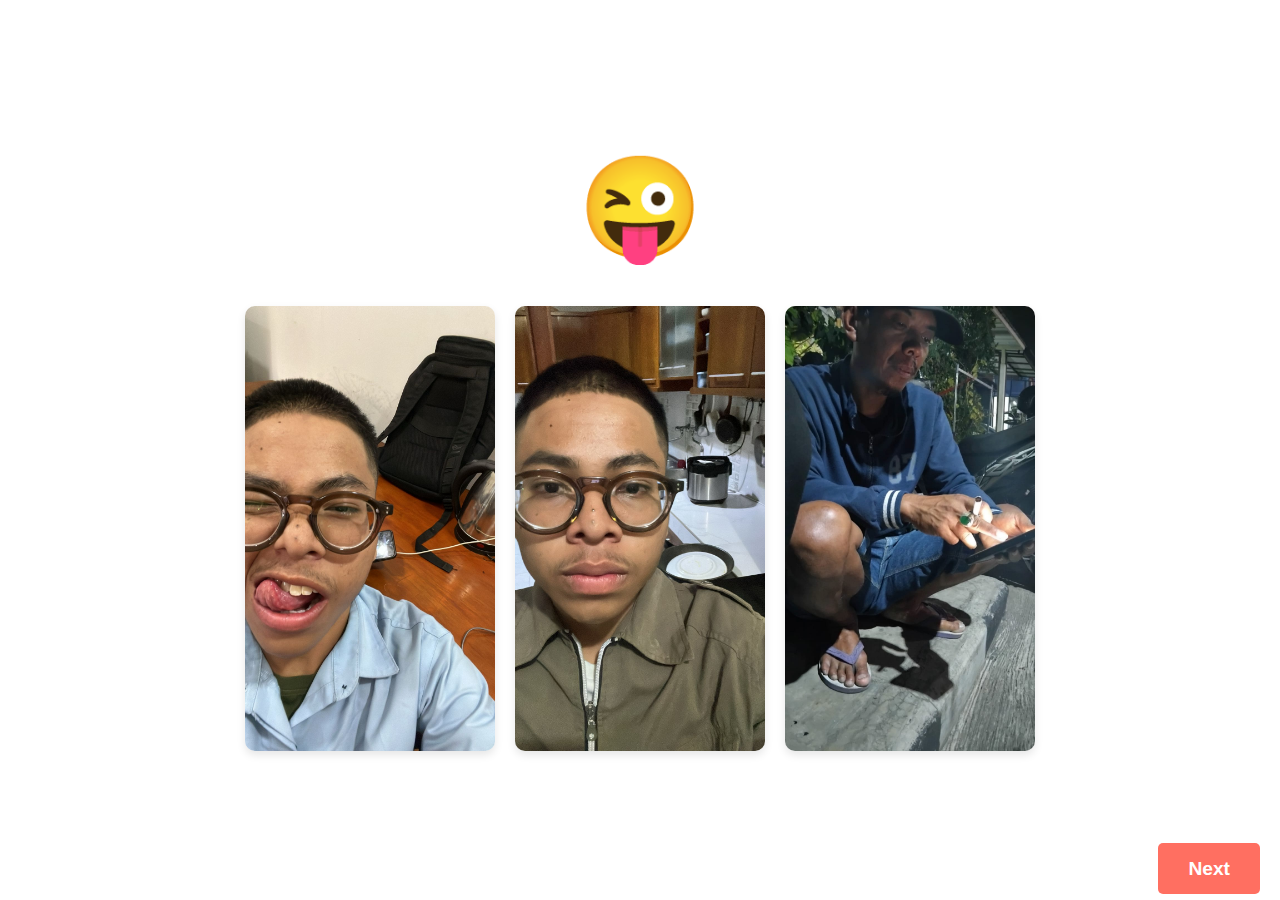
==== wle.html @ dc166f9a "awokaowk" ====
<!DOCTYPE html>
<html lang="en">
  <head>
    <meta charset="UTF-8" />
    <meta name="viewport" content="width=device-width, initial-scale=1.0" />
    <title>MATALINO</title>
    <link rel="stylesheet" href="styles.css" />
  </head>
  <body>
    <div class="container">
      <p style="font-size:100px">&#128540;</p>
      <div class="card-container">
        <div class="card">
          <img src="aldo1.jpeg" alt="Memory 1" />
        </div>
        <div class="card">
          <img src="aldo2.jpeg" alt="Memory 2" />
        </div>
        <div class="card">
          <img src="saha.jpeg" alt="Memory 3" />
        </div>
      </div>
      <div class="next-button">
        <a href="index.html">Next</a>
      </div>
    </div>
  </body>
</html>
---- styles.css ----
body {
    font-family: 'Arial', sans-serif;
    margin: 0;
    padding: 0;
    height: 100vh;
    overflow: hidden;
    display: flex;
    justify-content: center;
    align-items: center;
    background-color: #FFDAB9 !important ;
}

.container {
    width: 100%;
    height: 100%;
    display: flex;
    flex-direction: column;
    justify-content: center;
    align-items: center;
    text-align: center;
    position: relative;
    background-color: #fff;
    padding: 20px;
    box-sizing: border-box;
}

h1 {
    color: #ff6f61;
    font-size: 3rem;
    margin: 20px 0;
}

p {
    color: #333;
    font-size: 1.5rem;
    margin: 20px 0;
}

.next-button {
    position: absolute;
    bottom: 20px;
    right: 20px;
}

.next-button a {
    text-decoration: none;
    background-color: #ff6f61;
    color: white;
    padding: 15px 30px;
    border-radius: 5px;
    font-weight: bold;
    font-size: 1.2rem;
}

.next-button a:hover {
    background-color: #ff5a4a;
}

.balloons {
    position: absolute;
    top: 0;
    left: 0;
    width: 100%;
    height: 100%;
    overflow: hidden;
    z-index: 0;
}

.balloon {
    position: absolute;
    bottom: -150px;
    width: 120px;
    height: 160px;
    background-color: red;
    border-radius: 50%;
    opacity: 0.8;
    animation: floatUp 10s infinite ease-in-out;
}

.balloon::before {
    content: '';
    position: absolute;
    bottom: -30px;
    left: 50%;
    transform: translateX(-50%);
    width: 4px;
    height: 30px;
    background-color: #555;
}

.balloon1 {
    left: 15%;
    background-color: #ff6f61;
    animation-duration: 9s;
}

.balloon2 {
    left: 50%;
    background-color: #ffcc61;
    animation-duration: 10s;
}

.balloon3 {
    left: 80%;
    background-color: #61ff61;
    animation-duration: 8s;
}

.balloon4 {
    left: 20%;
    background-color: #61aaff;
    animation-duration: 12s;
}

.balloon5 {
    left: 45%;
    background-color: #ff61e6;
    animation-duration: 11s;
}

.balloon6 {
    left: 75%;
    background-color: #ffff61;
    animation-duration: 9s;
}

.balloon7 {
    left: 25%;
    background-color: #ff6161;
    animation-duration: 10s;
}

.balloon8 {
    left: 55%;
    background-color: #61ffb2;
    animation-duration: 13s;
}

.balloon9 {
    left: 85%;
    background-color: #b261ff;
    animation-duration: 8s;
}

.card-container {
    display: flex;
    flex-wrap: wrap;
    justify-content: center;
    gap: 20px;
    margin: 20px 0;
}

.card {
    background-color: #fff;
    border-radius: 10px;
    box-shadow: 0 4px 8px rgba(0, 0, 0, 0.1);
    overflow: hidden;
    width: 250px;
    text-align: center;
}

.card img {
    width: 100%;
    height: auto;
    display: block;
}

.card p {
    margin: 15px;
    font-size: 1.1rem;
    color: #555;
}

@keyframes floatUp {
    0% {
        transform: translateY(0);
        opacity: 0.8;
    }

    50% {
        opacity: 1;
    }

    100% {
        transform: translateY(-1000px);
        opacity: 0.8;
    }
}
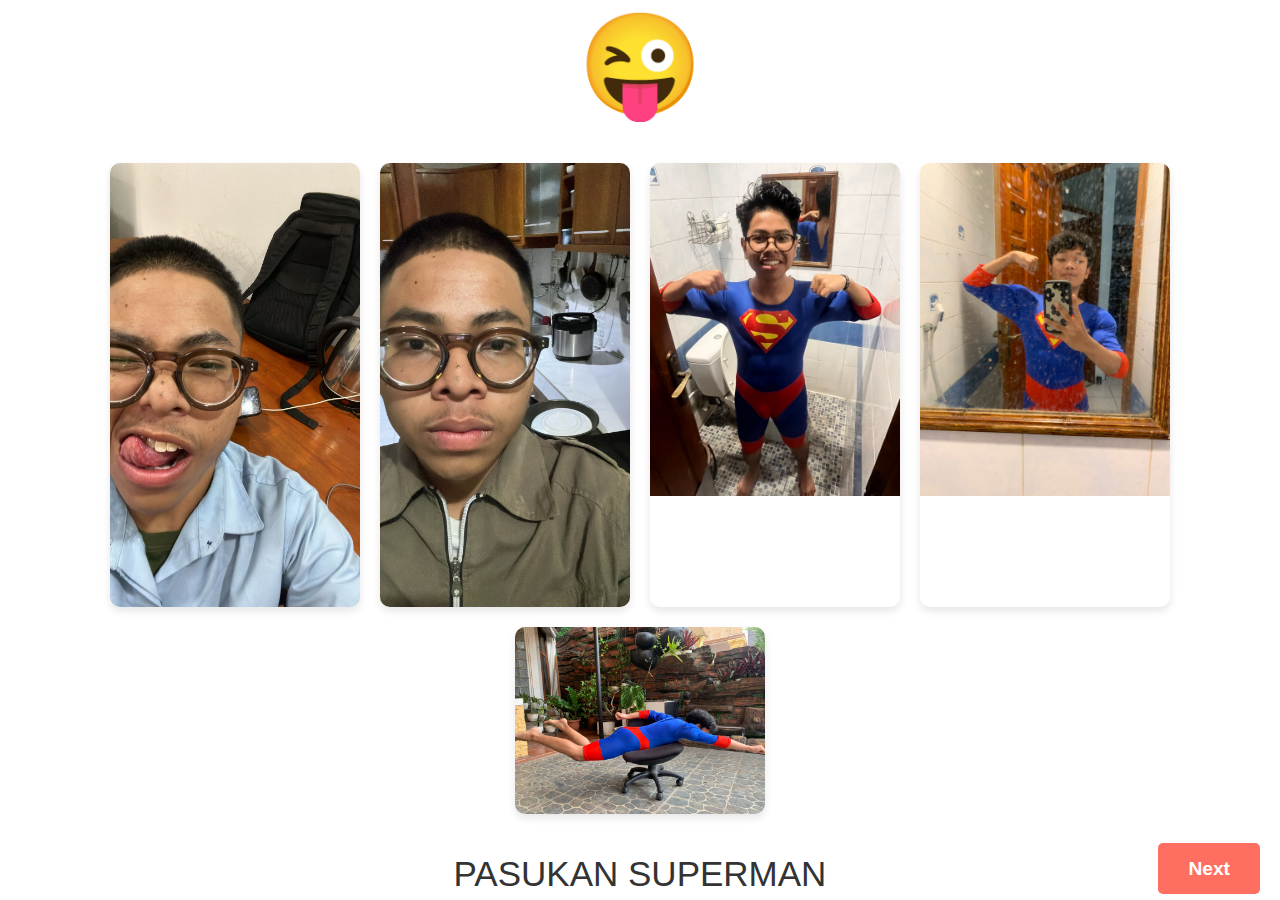
==== commit 65c63232: "aowkaokw" ====
--- a/wle.html
+++ b/wle.html
@@ -8,7 +8,7 @@
   </head>
   <body>
     <div class="container">
-      <p style="font-size:100px">&#128540;</p>
+      <p style="font-size: 100px">&#128540;</p>
       <div class="card-container">
         <div class="card">
           <img src="aldo1.jpeg" alt="Memory 1" />
@@ -17,9 +17,16 @@
           <img src="aldo2.jpeg" alt="Memory 2" />
         </div>
         <div class="card">
-          <img src="saha.jpeg" alt="Memory 3" />
+          <img src="aldsuperman.jpeg" alt="Memory 2" />
+        </div>
+        <div class="card">
+          <img src="arkha.jpeg" alt="Memory 3" />
+        </div>
+        <div class="card">
+          <img src="arkhanjut.jpeg" alt="Memory 3" />
         </div>
       </div>
+      <p style="font-size: 35px">PASUKAN SUPERMAN</p>
       <div class="next-button">
         <a href="index.html">Next</a>
       </div>
